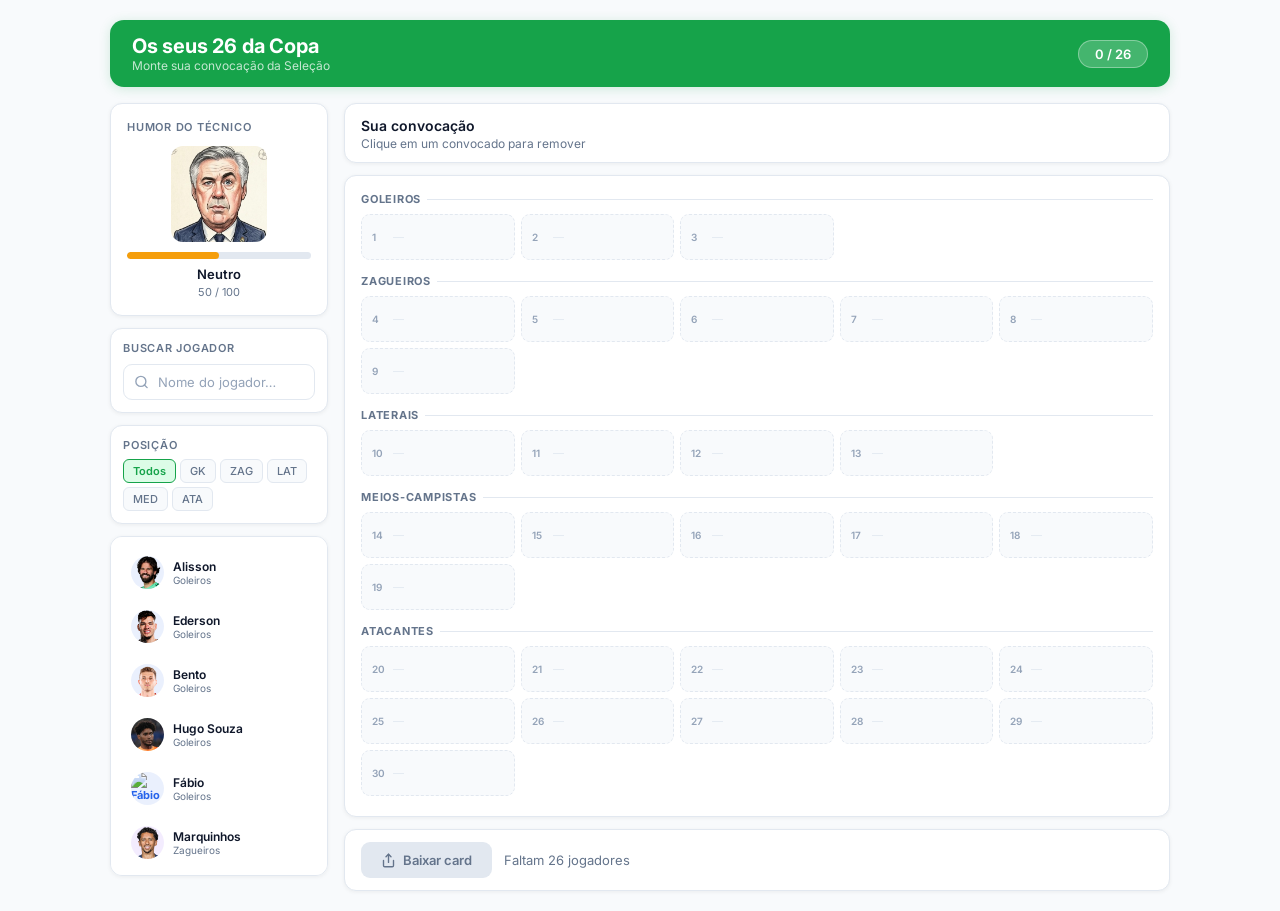
==== index.html @ 1f0e6e57 "Pagina simples" ====
<!DOCTYPE html>
<html lang="pt-BR">
<head>
<meta charset="UTF-8"/>
<meta name="viewport" content="width=device-width, initial-scale=1.0"/>
<title>Os seus 26 da Copa</title>
<link href="https://fonts.googleapis.com/css2?family=Inter:wght@400;500;600;700&display=swap" rel="stylesheet"/>
<script src="https://cdnjs.cloudflare.com/ajax/libs/html2canvas/1.4.1/html2canvas.min.js"></script>
<link rel="stylesheet" href="styles.css" />
</head>
<body>
<canvas id="confetti-canvas"></canvas>
<div class="app">

  <!-- HEADER -->
  <div class="header">
    <div class="header-left">
      <!-- <span class="flag">BR</span> -->
      <div>
        <h1>Os seus 26 da Copa</h1>
        <div class="header-sub">Monte sua convocação da Seleção</div>
      </div>
    </div>
    <div class="counter-badge" id="counterBadge">0 / 26</div>
  </div>

  <div class="main">

    <!-- PAINEL ESQUERDO -->
    <div class="left-panel">

      <!-- TÉCNICO / HUMOR -->
      <div class="card coach-card">
        <div class="mood-label">Humor do técnico</div>
        <div class="coach-svg-wrap" id="coachSvgWrap">
          <img id="coachSvg" src="img/normal.jpg" width="96" height="96" alt="Técnico" style="border-radius:12px;object-fit:cover"/>
        </div>
        <div class="mood-bar-wrap"><div class="mood-bar" id="moodBar" style="width:50%;background:#f59e0b"></div></div>
        <div class="mood-text" id="moodText">😐 Neutro</div>
        <div class="score-detail" id="scoreDetail">50 / 100</div>
      </div>

      <!-- PESQUISA -->
      <div class="card" style="padding:12px">
        <div class="filter-label" style="margin-bottom:9px">Buscar jogador</div>
        <div class="search-wrap">
          <div class="search-icon">
            <svg width="15" height="15" viewBox="0 0 24 24" fill="none" stroke="currentColor" stroke-width="2.2" stroke-linecap="round" stroke-linejoin="round"><circle cx="11" cy="11" r="8"/><line x1="21" y1="21" x2="16.65" y2="16.65"/></svg>
          </div>
          <input class="search-input" id="searchInput" type="text" placeholder="Nome do jogador…" oninput="handleSearch(this.value)" autocomplete="off"/>
          <button class="search-clear" id="searchClear" onclick="clearSearch()">×</button>
        </div>
      </div>

      <!-- FILTROS DE POSIÇÃO -->
      <div class="card" style="padding:12px">
        <div class="filter-label">Posição</div>
        <div class="tabs" id="tabsContainer"></div>
      </div>

      <!-- LISTA DE JOGADORES -->
      <div class="card list-card" id="playerListWrap"></div>
    </div>

    <!-- PAINEL DIREITO -->
    <div class="right-panel">
      <div class="card squad-header">
        <div class="squad-header-left">
          <span>Sua convocação</span>
          <p>Clique em um convocado para remover</p>
        </div>
      </div>

      <div class="card squad-body" id="squadGroups"></div>

      <div class="card share-bar">
        <button class="share-btn" id="shareBtn" disabled onclick="handleShare()">
          <svg width="15" height="15" viewBox="0 0 24 24" fill="none" stroke="currentColor" stroke-width="2.2" stroke-linecap="round" stroke-linejoin="round"><path d="M4 12v8a2 2 0 0 0 2 2h12a2 2 0 0 0 2-2v-8"/><polyline points="16 6 12 2 8 6"/><line x1="12" y1="2" x2="12" y2="15"/></svg>
          Baixar card
        </button>
        <div class="result-text" id="resultText">Escolha 26 jogadores para sua convocação</div>
      </div>
    </div>
  </div>
</div>

<!-- CARD PARA IMAGEM -->
<div id="shareCard">
  <div class="sc-header">
    <div class="sc-flag">🇧🇷</div>
    <div><div class="sc-title">Os 26 da Copa</div><div class="sc-sub">Minha convocação da Seleção Brasileira</div></div>
    <div class="sc-mood" id="scMood"></div>
  </div>
  <div class="sc-groups" id="scGroups"></div>
  <div class="sc-footer">Feito em Os 26 da Copa · Qual seria a sua?</div>
</div>

<div class="toast" id="toast"></div>

<script src="script.js"></script>
</body>
</html>
---- styles.css ----
:root{
  --bg:#f8fafc;
  --card:#ffffff;
  --border:#e2e8f0;
  --primary:#16a34a;
  --primary-light:#dcfce7;
  --secondary:#2563eb;
  --secondary-light:#dbeafe;
  --accent:#facc15;
  --accent-dark:#a16207;
  --danger:#ef4444;
  --danger-light:#fee2e2;
  --text:#0f172a;
  --muted:#64748b;
  --muted-light:#94a3b8;
}
*{box-sizing:border-box;margin:0;padding:0}
body{font-family:'Inter',sans-serif;background:var(--bg);color:var(--text);min-height:100vh}
.app{max-width:1100px;margin:0 auto;padding:20px}

/* HEADER */
.header{background:var(--primary);padding:14px 22px;display:flex;align-items:center;gap:14px;border-radius:14px;margin-bottom:16px;box-shadow:0 2px 12px rgba(22,163,74,0.18)}
.header-left{display:flex;align-items:center;gap:10px;flex:1}
.flag{font-size:26px;line-height:1}
.header h1{font-size:20px;font-weight:700;color:#fff;letter-spacing:-0.01em}
.header-sub{font-size:12px;color:rgba(255,255,255,0.75);font-weight:400}
.counter-badge{background:rgba(255,255,255,0.2);color:#fff;font-size:13px;padding:5px 16px;border-radius:20px;font-weight:600;border:1.5px solid rgba(255,255,255,0.35);transition:all 0.3s;white-space:nowrap}
.counter-badge.complete{background:var(--accent);color:var(--accent-dark);border-color:var(--accent)}

/* LAYOUT */
.main{display:flex;gap:16px;align-items:flex-start}
.left-panel{width:218px;flex-shrink:0;display:flex;flex-direction:column;gap:12px}
.right-panel{flex:1;min-width:0;display:flex;flex-direction:column;gap:12px}

/* CARD BASE */
.card{background:var(--card);border:1px solid var(--border);border-radius:12px;padding:16px;box-shadow:0 1px 4px rgba(0,0,0,0.06)}

/* COACH */
.coach-card{padding:16px}
.mood-label{font-size:11px;color:var(--muted);text-transform:uppercase;letter-spacing:0.07em;font-weight:600;margin-bottom:8px}
.coach-svg-wrap{display:flex;justify-content:center;padding:4px 0 10px}
.mood-bar-wrap{background:var(--border);border-radius:20px;height:7px;overflow:hidden;margin-bottom:7px}
.mood-bar{height:100%;border-radius:20px;transition:width 0.6s ease,background 0.6s ease}
.mood-text{font-size:13px;color:var(--text);text-align:center;font-weight:600}
.score-detail{font-size:11px;color:var(--muted);text-align:center;margin-top:3px}

/* SEARCH */
.search-wrap{position:relative}
.search-icon{position:absolute;left:11px;top:50%;transform:translateY(-50%);color:var(--muted-light);pointer-events:none;display:flex}
.search-input{width:100%;padding:9px 12px 9px 34px;border:1.5px solid var(--border);border-radius:9px;font-size:13px;font-family:'Inter',sans-serif;color:var(--text);background:var(--card);outline:none;transition:border-color 0.2s}
.search-input::placeholder{color:var(--muted-light)}
.search-input:focus{border-color:var(--primary);box-shadow:0 0 0 3px rgba(22,163,74,0.12)}
.search-clear{position:absolute;right:10px;top:50%;transform:translateY(-50%);background:none;border:none;color:var(--muted-light);cursor:pointer;font-size:16px;line-height:1;padding:2px;display:none}
.search-clear.visible{display:block}
.search-clear:hover{color:var(--danger)}

/* FILTER TABS */
.filter-label{font-size:11px;color:var(--muted);text-transform:uppercase;letter-spacing:0.07em;font-weight:600;margin-bottom:7px}
.tabs{display:flex;flex-wrap:wrap;gap:4px}
.tab{background:var(--bg);border:1.5px solid var(--border);color:var(--muted);font-size:11px;font-weight:500;padding:4px 9px;border-radius:6px;cursor:pointer;transition:all 0.15s;font-family:'Inter',sans-serif}
.tab:hover{border-color:var(--primary);color:var(--primary)}
.tab.active{background:var(--primary-light);border-color:var(--primary);color:var(--primary);font-weight:600}

/* PLAYER LIST */
.list-card{padding:10px;max-height:340px;overflow-y:auto}
.list-card::-webkit-scrollbar{width:4px}
.list-card::-webkit-scrollbar-thumb{background:var(--border);border-radius:4px}
.list-card::-webkit-scrollbar-thumb:hover{background:var(--muted-light)}
.p-card{display:flex;align-items:center;gap:9px;padding:8px 9px;border-radius:9px;cursor:pointer;transition:all 0.15s;border:1.5px solid transparent;margin-bottom:3px}
.p-card:hover{background:#f1f5f9;border-color:var(--border)}
.p-card:active{transform:scale(0.98)}
.p-card.in-squad{opacity:0.3;pointer-events:none}
.p-avatar{width:33px;height:33px;border-radius:50%;display:flex;align-items:center;justify-content:center;font-size:11px;font-weight:700;flex-shrink:0;overflow:hidden}
.slot-avatar{width:27px;height:27px;border-radius:50%;display:flex;align-items:center;justify-content:center;font-size:9px;font-weight:700;flex-shrink:0;overflow:hidden}
.p-avatar img, .slot-avatar img{width:100%;height:100%;object-fit:cover;display:block}
.p-info{flex:1;min-width:0}
.p-name{font-size:12px;font-weight:600;color:var(--text);white-space:nowrap;overflow:hidden;text-overflow:ellipsis}
.p-pos{font-size:10px;color:var(--muted)}
.no-results{text-align:center;padding:20px 10px;color:var(--muted);font-size:13px}

/* SQUAD HEADER */
.squad-header{padding:11px 16px;display:flex;align-items:center;justify-content:space-between;flex-wrap:wrap;gap:8px}
.squad-header-left span{font-size:14px;font-weight:600;color:var(--text)}
.squad-header-left p{font-size:12px;color:var(--muted);margin-top:1px}
.legend{display:flex;gap:12px;flex-wrap:wrap}
.leg-item{display:flex;align-items:center;gap:5px;font-size:11px;color:var(--muted);font-weight:500}

/* SQUAD BODY */
.squad-body{padding:16px}
.group-title{font-size:11px;color:var(--muted);text-transform:uppercase;letter-spacing:0.07em;font-weight:700;margin-bottom:8px;margin-top:14px;display:flex;align-items:center;gap:6px}
.group-title:first-child{margin-top:0}
.group-title::after{content:'';flex:1;height:1px;background:var(--border)}
.squad-row{display:grid;grid-template-columns:repeat(auto-fill,minmax(128px,1fr));gap:6px;margin-bottom:4px}
.squad-slot{background:var(--bg);border:1.5px dashed var(--border);border-radius:9px;padding:8px 10px;display:flex;align-items:center;gap:7px;min-height:46px}
.squad-slot.filled{background:var(--card);border-style:solid;border-color:var(--border);cursor:pointer;transition:all 0.15s;box-shadow:0 1px 3px rgba(0,0,0,0.06)}
.squad-slot.filled:hover{border-color:var(--danger);background:var(--danger-light)}
.squad-slot.filled:hover .slot-name{color:var(--danger)}
.slot-num{font-size:10px;color:var(--muted-light);font-weight:600;width:14px;flex-shrink:0}
.slot-avatar{width:27px;height:27px;border-radius:50%;display:flex;align-items:center;justify-content:center;font-size:9px;font-weight:700;flex-shrink:0;overflow:hidden}
.slot-info{min-width:0}
.slot-name{font-size:11px;font-weight:600;color:var(--text);white-space:nowrap;overflow:hidden;text-overflow:ellipsis;transition:color 0.15s}
.slot-pos{font-size:9px;color:var(--muted)}
.empty-slot-text{font-size:11px;color:var(--border)}

/* SHARE BAR */
.share-bar{padding:12px 16px;display:flex;align-items:center;gap:12px;flex-wrap:wrap}
.share-btn{background:var(--primary);color:#fff;border:none;padding:10px 20px;border-radius:9px;font-size:13px;font-weight:600;cursor:pointer;transition:all 0.18s;font-family:'Inter',sans-serif;display:flex;align-items:center;gap:7px;box-shadow:0 2px 8px rgba(22,163,74,0.25)}
.share-btn:hover:not(:disabled){background:#15803d;transform:translateY(-1px);box-shadow:0 4px 12px rgba(22,163,74,0.35)}
.share-btn:active:not(:disabled){transform:translateY(0)}
.share-btn:disabled{background:var(--border);color:var(--muted);cursor:not-allowed;box-shadow:none}
.result-text{font-size:13px;color:var(--muted);flex:1}

/* CONFETTI */
#confetti-canvas{position:fixed;top:0;left:0;width:100%;height:100%;pointer-events:none;z-index:9998;display:none}

/* TOAST */
.toast{position:fixed;bottom:24px;left:50%;transform:translateX(-50%);background:var(--text);color:#fff;padding:10px 22px;border-radius:20px;font-size:13px;font-weight:500;opacity:0;transition:opacity 0.3s;pointer-events:none;z-index:9999;white-space:nowrap;box-shadow:0 4px 16px rgba(0,0,0,0.2)}
.toast.show{opacity:1}

/* SHARE CARD (oculto, para geração de imagem) */
#shareCard{position:fixed;top:0;left:-9999px;width:520px;background:linear-gradient(140deg,#052e16 0%,#14532d 60%,#166534 100%);padding:32px;font-family:'Inter',sans-serif;color:#fff;border-radius:16px}
#shareCard .sc-header{display:flex;align-items:center;gap:14px;margin-bottom:22px;padding-bottom:18px;border-bottom:1px solid rgba(255,255,255,0.15)}
#shareCard .sc-flag{font-size:18px;line-height:1;font-weight:700}
#shareCard .sc-title{font-size:22px;font-weight:700;color:#fff}
#shareCard .sc-sub{font-size:12px;color:rgba(255,255,255,0.6);margin-top:2px}
#shareCard .sc-mood{margin-left:auto;text-align:center;background:rgba(255,255,255,0.1);border-radius:12px;padding:10px 16px;border:1px solid rgba(255,255,255,0.15)}
#shareCard .sc-mood-pct{font-size:26px;font-weight:700}
#shareCard .sc-mood-label{font-size:11px;color:rgba(255,255,255,0.65);margin-top:2px}
#shareCard .sc-groups{display:flex;flex-direction:column;gap:12px}
#shareCard .sc-group-title{font-size:10px;color:rgba(255,255,255,0.5);text-transform:uppercase;letter-spacing:0.08em;font-weight:700;margin-bottom:6px}
#shareCard .sc-row{display:flex;flex-wrap:wrap;gap:5px}
#shareCard .sc-player{background:rgba(255,255,255,0.1);border-radius:6px;padding:5px 10px;font-size:12px;font-weight:500;color:#fff;display:flex;align-items:center;gap:5px;border:1px solid rgba(255,255,255,0.12)}
#shareCard .sc-footer{margin-top:20px;padding-top:14px;border-top:1px solid rgba(255,255,255,0.1);font-size:11px;color:rgba(255,255,255,0.4);text-align:center}

@keyframes coachBounce{0%,100%{transform:translateY(0)}30%{transform:translateY(-12px)}60%{transform:translateY(-5px)}}

@media(max-width:720px){
  .main{flex-direction:column}
  .left-panel{width:100%}
  .list-card{max-height:260px}
  .squad-row{grid-template-columns:repeat(auto-fill,minmax(110px,1fr))}
  .header{flex-wrap:wrap}
}
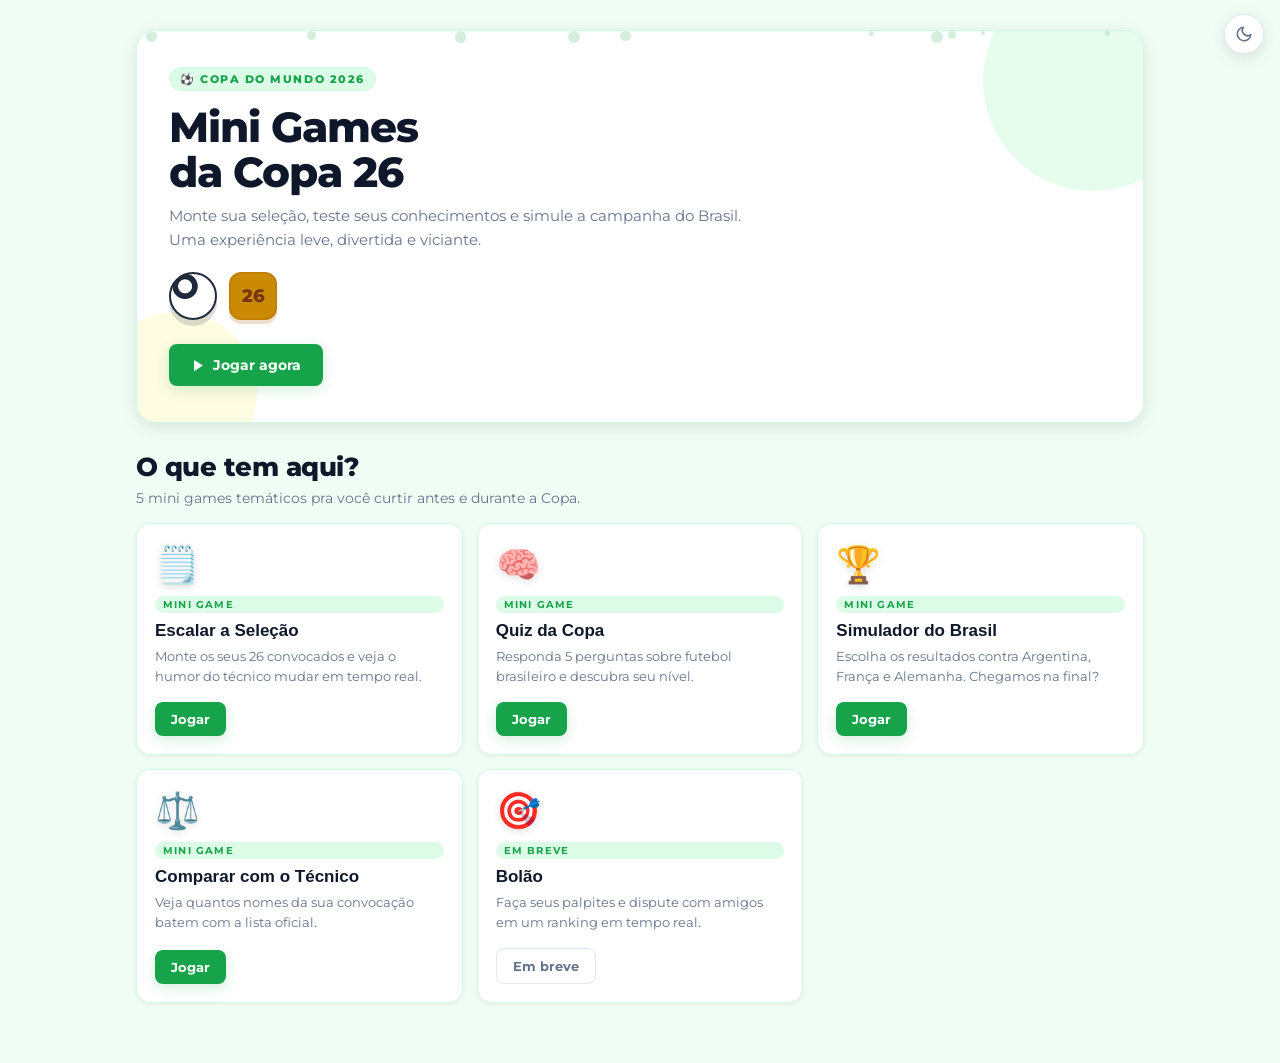
==== commit 43b88d82: "feat: implement squad builder with drag-and-drop mechanics and add multiple new game modules includi" ====
--- a/index.html
+++ b/index.html
@@ -1,102 +1,178 @@
 <!DOCTYPE html>
 <html lang="pt-BR">
 <head>
-<meta charset="UTF-8"/>
-<meta name="viewport" content="width=device-width, initial-scale=1.0"/>
-<title>Os seus 26 da Copa</title>
-<link href="https://fonts.googleapis.com/css2?family=Inter:wght@400;500;600;700&display=swap" rel="stylesheet"/>
-<script src="https://cdnjs.cloudflare.com/ajax/libs/html2canvas/1.4.1/html2canvas.min.js"></script>
-<link rel="stylesheet" href="styles.css" />
+  <meta charset="UTF-8"/>
+  <meta name="viewport" content="width=device-width, initial-scale=1.0"/>
+  <title>Mini Games da Copa 26</title>
+  <meta name="description" content="Monte sua convocação, faça o quiz e simule a campanha do Brasil na Copa 2026."/>
+  <link rel="preconnect" href="https://fonts.googleapis.com">
+  <link rel="preconnect" href="https://fonts.gstatic.com" crossorigin>
+  <link rel="stylesheet" href="home.css"/>
+  <script src="theme.js"></script>
 </head>
 <body>
-<canvas id="confetti-canvas"></canvas>
-<div class="app">
 
-  <!-- HEADER -->
-  <div class="header">
-    <div class="header-left">
-      <!-- <span class="flag">BR</span> -->
-      <div>
-        <h1>Os seus 26 da Copa</h1>
-        <div class="header-sub">Monte sua convocação da Seleção</div>
-      </div>
+  <!-- Theme Toggle -->
+  <button id="themeToggle" onclick="toggleTheme()" aria-label="Modo escuro"></button>
+
+  <!-- Easter Egg Modal -->
+  <div class="egg-overlay" id="eggOverlay" onclick="closeEgg(event)">
+    <div class="egg-modal" id="eggModal">
+      <div class="egg-confetti" id="eggConfetti"></div>
+      <span class="egg-emoji">🤫</span>
+      <h2>Você descobriu o segredo!</h2>
+      <p>Neymar foi convocado em um universo paralelo.<br>Na Copa 2026 ele ainda pode surpreender... ou não. 😬</p>
+      <button class="btn btn-primary" style="width:100%;justify-content:center" onclick="closeEgg()">
+        🤐 Guardar segredo
+      </button>
     </div>
-    <div class="counter-badge" id="counterBadge">0 / 26</div>
   </div>
 
-  <div class="main">
+  <main class="home">
+    <!-- Hero -->
+    <section class="hero welcome-hero" id="heroSection">
+      <!-- Floating particles -->
+      <div class="particles" id="particles"></div>
 
-    <!-- PAINEL ESQUERDO -->
-    <div class="left-panel">
+      <div class="kicker">⚽ Copa do Mundo 2026</div>
+      <h1>Mini Games<br>da Copa 26</h1>
+      <p>Monte sua seleção, teste seus conhecimentos e simule a campanha do Brasil. Uma experiência leve, divertida e viciante.</p>
 
-      <!-- TÉCNICO / HUMOR -->
-      <div class="card coach-card">
-        <div class="mood-label">Humor do técnico</div>
-        <div class="coach-svg-wrap" id="coachSvgWrap">
-          <img id="coachSvg" src="img/normal.jpg" width="96" height="96" alt="Técnico" style="border-radius:12px;object-fit:cover"/>
-        </div>
-        <div class="mood-bar-wrap"><div class="mood-bar" id="moodBar" style="width:50%;background:#f59e0b"></div></div>
-        <div class="mood-text" id="moodText">😐 Neutro</div>
-        <div class="score-detail" id="scoreDetail">50 / 100</div>
+      <div class="cartoon-row" aria-hidden="true">
+        <div class="cartoon-ball" id="eggBall" title="..."></div>
+        <div class="cartoon-card">26</div>
       </div>
 
-      <!-- PESQUISA -->
-      <div class="card" style="padding:12px">
-        <div class="filter-label" style="margin-bottom:9px">Buscar jogador</div>
-        <div class="search-wrap">
-          <div class="search-icon">
-            <svg width="15" height="15" viewBox="0 0 24 24" fill="none" stroke="currentColor" stroke-width="2.2" stroke-linecap="round" stroke-linejoin="round"><circle cx="11" cy="11" r="8"/><line x1="21" y1="21" x2="16.65" y2="16.65"/></svg>
-          </div>
-          <input class="search-input" id="searchInput" type="text" placeholder="Nome do jogador…" oninput="handleSearch(this.value)" autocomplete="off"/>
-          <button class="search-clear" id="searchClear" onclick="clearSearch()">×</button>
-        </div>
+      <div class="hero-actions">
+        <button class="btn btn-primary" id="btnJogarAgora" onclick="startNow()">
+          <svg width="15" height="15" viewBox="0 0 24 24" fill="currentColor"><polygon points="5 3 19 12 5 21 5 3"/></svg>
+          Jogar agora
+        </button>
       </div>
+    </section>
 
-      <!-- FILTROS DE POSIÇÃO -->
-      <div class="card" style="padding:12px">
-        <div class="filter-label">Posição</div>
-        <div class="tabs" id="tabsContainer"></div>
+    <!-- Games preview -->
+    <section class="games" id="gamesPreview">
+      <h2>O que tem aqui?</h2>
+      <p class="games-sub">5 mini games temáticos pra você curtir antes e durante a Copa.</p>
+      <div class="game-grid">
+
+        <article class="game-card" onclick="openGame('escalacao')" tabindex="0" id="card-escalacao">
+          <span class="game-icon">🗒️</span>
+          <div class="game-badge">Mini game</div>
+          <h3>Escalar a Seleção</h3>
+          <p>Monte os seus 26 convocados e veja o humor do técnico mudar em tempo real.</p>
+          <button class="btn btn-primary" tabindex="-1">Jogar</button>
+        </article>
+
+        <article class="game-card" onclick="openGame('quiz')" tabindex="0" id="card-quiz">
+          <span class="game-icon">🧠</span>
+          <div class="game-badge">Mini game</div>
+          <h3>Quiz da Copa</h3>
+          <p>Responda 5 perguntas sobre futebol brasileiro e descubra seu nível.</p>
+          <button class="btn btn-primary" tabindex="-1">Jogar</button>
+        </article>
+
+        <article class="game-card" onclick="openGame('simulador')" tabindex="0" id="card-simulador">
+          <span class="game-icon">🏆</span>
+          <div class="game-badge">Mini game</div>
+          <h3>Simulador do Brasil</h3>
+          <p>Escolha os resultados contra Argentina, França e Alemanha. Chegamos na final?</p>
+          <button class="btn btn-primary" tabindex="-1">Jogar</button>
+        </article>
+
+        <article class="game-card" onclick="openGame('comparacao')" tabindex="0" id="card-comparacao">
+          <span class="game-icon">⚖️</span>
+          <div class="game-badge">Mini game</div>
+          <h3>Comparar com o Técnico</h3>
+          <p>Veja quantos nomes da sua convocação batem com a lista oficial.</p>
+          <button class="btn btn-primary" tabindex="-1">Jogar</button>
+        </article>
+
+        <article class="game-card" onclick="openGame('bolao')" tabindex="0" id="card-bolao">
+          <span class="game-icon">🎯</span>
+          <div class="game-badge">Em breve</div>
+          <h3>Bolão</h3>
+          <p>Faça seus palpites e dispute com amigos em um ranking em tempo real.</p>
+          <button class="btn btn-ghost" tabindex="-1">Em breve</button>
+        </article>
+
       </div>
+    </section>
+  </main>
 
-      <!-- LISTA DE JOGADORES -->
-      <div class="card list-card" id="playerListWrap"></div>
-    </div>
+  <script src="home.js"></script>
+  <script>
+    // ── Easter Egg ──────────────────────────────────────────────────────────
+    let eggClicks = 0;
+    const eggBall = document.getElementById('eggBall');
+    const eggOverlay = document.getElementById('eggOverlay');
 
-    <!-- PAINEL DIREITO -->
-    <div class="right-panel">
-      <div class="card squad-header">
-        <div class="squad-header-left">
-          <span>Sua convocação</span>
-          <p>Clique em um convocado para remover</p>
-        </div>
-      </div>
+    eggBall.addEventListener('click', function() {
+      eggClicks++;
+      // Tiny shake feedback
+      eggBall.style.transform = 'scale(0.88) rotate(-8deg)';
+      setTimeout(() => { eggBall.style.transform = ''; }, 130);
 
-      <div class="card squad-body" id="squadGroups"></div>
+      if (eggClicks >= 5) {
+        eggClicks = 0;
+        openEgg();
+      }
+    });
 
-      <div class="card share-bar">
-        <button class="share-btn" id="shareBtn" disabled onclick="handleShare()">
-          <svg width="15" height="15" viewBox="0 0 24 24" fill="none" stroke="currentColor" stroke-width="2.2" stroke-linecap="round" stroke-linejoin="round"><path d="M4 12v8a2 2 0 0 0 2 2h12a2 2 0 0 0 2-2v-8"/><polyline points="16 6 12 2 8 6"/><line x1="12" y1="2" x2="12" y2="15"/></svg>
-          Baixar card
-        </button>
-        <div class="result-text" id="resultText">Escolha 26 jogadores para sua convocação</div>
-      </div>
-    </div>
-  </div>
-</div>
+    function openEgg() {
+      eggOverlay.classList.add('visible');
+      spawnEggConfetti();
+    }
 
-<!-- CARD PARA IMAGEM -->
-<div id="shareCard">
-  <div class="sc-header">
-    <div class="sc-flag">🇧🇷</div>
-    <div><div class="sc-title">Os 26 da Copa</div><div class="sc-sub">Minha convocação da Seleção Brasileira</div></div>
-    <div class="sc-mood" id="scMood"></div>
-  </div>
-  <div class="sc-groups" id="scGroups"></div>
-  <div class="sc-footer">Feito em Os 26 da Copa · Qual seria a sua?</div>
-</div>
+    function closeEgg(e) {
+      if (e && e.target !== eggOverlay) return;
+      eggOverlay.classList.remove('visible');
+    }
 
-<div class="toast" id="toast"></div>
+    function spawnEggConfetti() {
+      const container = document.getElementById('eggConfetti');
+      container.innerHTML = '';
+      const colors = ['#22c55e','#facc15','#f97316','#ec4899','#60a5fa','#a78bfa'];
+      for (let i = 0; i < 24; i++) {
+        const dot = document.createElement('div');
+        dot.className = 'egg-dot';
+        dot.style.cssText = `
+          left:${Math.random()*100}%;
+          top:${Math.random()*40}%;
+          background:${colors[Math.floor(Math.random()*colors.length)]};
+          animation-delay:${(Math.random()*0.4).toFixed(2)}s;
+          animation-duration:${(0.8+Math.random()*0.6).toFixed(2)}s;
+          width:${6+Math.random()*6}px;height:${6+Math.random()*6}px;
+        `;
+        container.appendChild(dot);
+      }
+    }
 
-<script src="script.js"></script>
+    // ── Floating Particles ──────────────────────────────────────────────────
+    (function spawnParticles() {
+      const container = document.getElementById('particles');
+      if (!container) return;
+      for (let i = 0; i < 10; i++) {
+        const p = document.createElement('div');
+        p.className = 'particle';
+        const size = 4 + Math.random() * 8;
+        p.style.cssText = `
+          left:${Math.random()*100}%;
+          width:${size}px; height:${size}px;
+          animation-duration:${6+Math.random()*8}s;
+          animation-delay:${(Math.random()*8).toFixed(1)}s;
+        `;
+        container.appendChild(p);
+      }
+    })();
+
+    // ── Card keyboard nav ───────────────────────────────────────────────────
+    document.querySelectorAll('.game-card[tabindex="0"]').forEach(card => {
+      card.addEventListener('keydown', e => {
+        if (e.key === 'Enter' || e.key === ' ') { e.preventDefault(); card.click(); }
+      });
+    });
+  </script>
 </body>
 </html>
--- a/home.css
+++ b/home.css
@@ -0,0 +1,526 @@
+/* ─── Google Fonts ───────────────────────────────────────────────────────── */
+@import url('https://fonts.googleapis.com/css2?family=Montserrat:ital,wght@0,100..900;1,100..900&display=swap');
+
+/* ─── Design Tokens ─────────────────────────────────────────────────────── */
+:root {
+  /* Light mode (default) */
+  --bg:            #f0fdf4;
+  --bg-secondary:  #dcfce7;
+  --card:          #ffffff;
+  --card-hover:    #f8fffa;
+  --border:        #d1fae5;
+  --border-muted:  #e2e8f0;
+  --primary:       #16a34a;
+  --primary-light: #dcfce7;
+  --primary-hover: #15803d;
+  --secondary:     #2563eb;
+  --secondary-lt:  #dbeafe;
+  --accent:        #ca8a04;
+  --accent-light:  #fef9c3;
+  --danger:        #ef4444;
+  --danger-light:  #fee2e2;
+  --text:          #0f172a;
+  --text-muted:    #64748b;
+  --text-faint:    #94a3b8;
+  --shadow-sm:     0 1px 4px rgba(0,0,0,.06);
+  --shadow-md:     0 4px 16px rgba(0,0,0,.10);
+  --shadow-lg:     0 12px 40px rgba(0,0,0,.14);
+  --glow-primary:  rgba(22,163,74,.18);
+  --radius-sm:     8px;
+  --radius-md:     14px;
+  --radius-lg:     20px;
+  --transition:    0.22s ease;
+}
+
+[data-theme="dark"] {
+  --bg:            #0d1117;
+  --bg-secondary:  #161b22;
+  --card:          #161b22;
+  --card-hover:    #1c2330;
+  --border:        rgba(255,255,255,.08);
+  --border-muted:  rgba(255,255,255,.05);
+  --primary:       #22c55e;
+  --primary-light: rgba(34,197,94,.15);
+  --primary-hover: #16a34a;
+  --secondary:     #60a5fa;
+  --secondary-lt:  rgba(96,165,250,.15);
+  --accent:        #facc15;
+  --accent-light:  rgba(250,204,21,.15);
+  --danger:        #f87171;
+  --danger-light:  rgba(248,113,113,.15);
+  --text:          #f1f5f9;
+  --text-muted:    #94a3b8;
+  --text-faint:    #64748b;
+  --shadow-sm:     0 1px 4px rgba(0,0,0,.3);
+  --shadow-md:     0 4px 16px rgba(0,0,0,.45);
+  --shadow-lg:     0 12px 40px rgba(0,0,0,.6);
+  --glow-primary:  rgba(34,197,94,.25);
+}
+
+/* ─── Reset & Base ───────────────────────────────────────────────────────── */
+*, *::before, *::after { box-sizing: border-box; margin: 0; padding: 0; }
+
+html {
+  scroll-behavior: smooth;
+}
+
+body {
+  font-family: 'Montserrat', sans-serif;
+  background: var(--bg);
+  color: var(--text);
+  min-height: 100vh;
+  transition: background var(--transition), color var(--transition);
+  -webkit-font-smoothing: antialiased;
+}
+
+/* ─── Theme Toggle Button ────────────────────────────────────────────────── */
+#themeToggle {
+  position: fixed;
+  top: 14px;
+  right: 16px;
+  z-index: 1000;
+  width: 40px;
+  height: 40px;
+  border-radius: 50%;
+  border: 1.5px solid var(--border-muted);
+  background: var(--card);
+  color: var(--text-muted);
+  display: flex;
+  align-items: center;
+  justify-content: center;
+  cursor: pointer;
+  box-shadow: var(--shadow-md);
+  transition: all var(--transition);
+  outline: none;
+}
+#themeToggle:hover {
+  border-color: var(--primary);
+  color: var(--primary);
+  transform: scale(1.08) rotate(12deg);
+  box-shadow: 0 0 0 4px var(--glow-primary);
+}
+
+/* ─── Layout ─────────────────────────────────────────────────────────────── */
+.home {
+  max-width: 1040px;
+  margin: 0 auto;
+  padding: 30px 16px 60px;
+}
+
+/* ─── Hero ───────────────────────────────────────────────────────────────── */
+.hero {
+  position: relative;
+  background: var(--card);
+  border: 1px solid var(--border);
+  border-radius: var(--radius-lg);
+  padding: 36px 32px;
+  box-shadow: var(--shadow-md);
+  overflow: hidden;
+  transition: background var(--transition), border-color var(--transition), box-shadow var(--transition);
+  animation: fadeSlideIn .5s ease both;
+}
+
+/* Decorative blob top-right */
+.hero::before {
+  content: '';
+  position: absolute;
+  right: -60px; top: -60px;
+  width: 220px; height: 220px;
+  border-radius: 50%;
+  background: var(--primary-light);
+  opacity: .7;
+  transition: background var(--transition);
+}
+
+/* Decorative blob bottom-left */
+.hero::after {
+  content: '';
+  position: absolute;
+  left: -40px; bottom: -50px;
+  width: 160px; height: 160px;
+  border-radius: 50%;
+  background: var(--accent-light);
+  opacity: .5;
+  transition: background var(--transition);
+}
+
+.welcome-hero { /* extra decoration only on home */ }
+
+.kicker {
+  position: relative;
+  z-index: 1;
+  display: inline-flex;
+  align-items: center;
+  gap: 6px;
+  font-size: 11px;
+  font-weight: 800;
+  color: var(--primary);
+  text-transform: uppercase;
+  letter-spacing: .14em;
+  background: var(--primary-light);
+  padding: 4px 10px;
+  border-radius: 999px;
+  border: 1px solid var(--border);
+  transition: all var(--transition);
+}
+
+.hero h1 {
+  position: relative;
+  z-index: 1;
+  font-family: 'Montserrat', sans-serif;
+  font-size: 42px;
+  font-weight: 800;
+  line-height: 1.06;
+  margin-top: 14px;
+  letter-spacing: -.025em;
+  color: var(--text);
+  transition: color var(--transition);
+}
+
+.hero p {
+  position: relative;
+  z-index: 1;
+  font-size: 15px;
+  color: var(--text-muted);
+  margin-top: 10px;
+  line-height: 1.6;
+  max-width: 600px;
+  transition: color var(--transition);
+}
+
+/* ─── Animated ball + card (hero decoration) ─────────────────────────────── */
+.cartoon-row {
+  position: relative;
+  z-index: 1;
+  display: flex;
+  align-items: center;
+  gap: 12px;
+  margin-top: 20px;
+}
+
+.cartoon-ball {
+  width: 48px; height: 48px;
+  border-radius: 50%;
+  background: radial-gradient(circle at 32% 28%, #fff 0, #fff 15%, #1e293b 17%, #1e293b 28%, #fff 30%);
+  border: 2.5px solid #1e293b;
+  box-shadow: 0 6px 0 rgba(15,23,42,.15);
+  cursor: pointer;
+  transition: transform .15s ease, box-shadow .15s ease;
+  animation: ballFloat 3s ease-in-out infinite;
+  user-select: none;
+}
+.cartoon-ball:hover {
+  transform: scale(1.1) translateY(-3px);
+  box-shadow: 0 9px 0 rgba(15,23,42,.12);
+}
+.cartoon-ball:active { transform: scale(.94) translateY(2px); }
+
+.cartoon-card {
+  width: 48px; height: 48px;
+  border-radius: 12px;
+  background: var(--accent);
+  color: #78350f;
+  font-weight: 800;
+  font-size: 18px;
+  display: flex; align-items: center; justify-content: center;
+  border: 2px solid rgba(161,98,7,.25);
+  box-shadow: 0 4px 0 rgba(161,98,7,.2);
+  animation: ballFloat 3s ease-in-out infinite .4s;
+  transition: background var(--transition);
+}
+
+@keyframes ballFloat {
+  0%, 100% { transform: translateY(0); }
+  50%       { transform: translateY(-8px); }
+}
+
+/* ─── Hero Actions ───────────────────────────────────────────────────────── */
+.hero-actions {
+  position: relative;
+  z-index: 1;
+  display: flex;
+  gap: 10px;
+  flex-wrap: wrap;
+  margin-top: 24px;
+}
+
+/* ─── Buttons ────────────────────────────────────────────────────────────── */
+.btn {
+  border: none;
+  border-radius: var(--radius-sm);
+  padding: 12px 22px;
+  font-size: 14px;
+  font-weight: 700;
+  font-family: 'Montserrat', sans-serif;
+  cursor: pointer;
+  transition: all .18s ease;
+  display: inline-flex;
+  align-items: center;
+  gap: 7px;
+  text-decoration: none;
+  white-space: nowrap;
+}
+
+.btn-primary {
+  background: var(--primary);
+  color: #fff;
+  box-shadow: 0 4px 14px var(--glow-primary);
+}
+.btn-primary:hover {
+  background: var(--primary-hover);
+  transform: translateY(-2px);
+  box-shadow: 0 6px 20px var(--glow-primary);
+}
+.btn-primary:active { transform: translateY(0); }
+
+.btn-ghost {
+  background: transparent;
+  color: var(--text-muted);
+  border: 1.5px solid var(--border-muted);
+}
+.btn-ghost:hover {
+  border-color: var(--primary);
+  color: var(--primary);
+  transform: translateY(-1px);
+}
+
+/* ─── Games Section ──────────────────────────────────────────────────────── */
+.games {
+  margin-top: 28px;
+  animation: fadeSlideIn .5s ease .1s both;
+}
+
+.games h2 {
+  font-family: 'Montserrat', sans-serif;
+  font-size: 26px;
+  font-weight: 800;
+  color: var(--text);
+  letter-spacing: -.02em;
+  transition: color var(--transition);
+}
+
+.games-sub {
+  font-size: 14px;
+  color: var(--text-muted);
+  margin-top: 6px;
+  transition: color var(--transition);
+}
+
+.game-grid {
+  display: grid;
+  grid-template-columns: repeat(3, minmax(0, 1fr));
+  gap: 14px;
+  margin-top: 16px;
+}
+
+/* Game card */
+.game-card {
+  background: var(--card);
+  border: 1px solid var(--border);
+  border-radius: var(--radius-md);
+  padding: 22px 18px 18px;
+  display: flex;
+  flex-direction: column;
+  gap: 0;
+  box-shadow: var(--shadow-sm);
+  cursor: pointer;
+  transition: all .22s ease;
+  position: relative;
+  overflow: hidden;
+}
+.game-card::before {
+  content: '';
+  position: absolute;
+  inset: 0;
+  opacity: 0;
+  border-radius: inherit;
+  transition: opacity .22s ease;
+  background: linear-gradient(135deg, var(--primary-light), transparent 70%);
+}
+.game-card:hover {
+  transform: translateY(-4px);
+  box-shadow: var(--shadow-lg);
+  border-color: var(--primary);
+}
+.game-card:hover::before { opacity: 1; }
+.game-card:active { transform: translateY(-1px); }
+
+/* Stagger animation */
+.game-card:nth-child(1) { animation: fadeSlideIn .4s ease .05s both; }
+.game-card:nth-child(2) { animation: fadeSlideIn .4s ease .12s both; }
+.game-card:nth-child(3) { animation: fadeSlideIn .4s ease .19s both; }
+.game-card:nth-child(4) { animation: fadeSlideIn .4s ease .26s both; }
+.game-card:nth-child(5) { animation: fadeSlideIn .4s ease .33s both; }
+
+.game-icon {
+  font-size: 36px;
+  line-height: 1;
+  margin-bottom: 14px;
+  display: block;
+  filter: drop-shadow(0 2px 4px rgba(0,0,0,.12));
+  transition: transform .2s ease;
+}
+.game-card:hover .game-icon { transform: scale(1.12) rotate(-4deg); }
+
+.game-badge {
+  font-size: 10px;
+  color: var(--primary);
+  text-transform: uppercase;
+  letter-spacing: .12em;
+  font-weight: 700;
+  background: var(--primary-light);
+  display: inline-block;
+  padding: 2px 8px;
+  border-radius: 999px;
+  margin-bottom: 8px;
+  transition: all var(--transition);
+}
+
+.game-card h3 {
+  font-family: 'Syne', sans-serif;
+  font-size: 17px;
+  font-weight: 700;
+  color: var(--text);
+  margin-bottom: 6px;
+  transition: color var(--transition);
+}
+
+.game-card p {
+  font-size: 13px;
+  color: var(--text-muted);
+  line-height: 1.5;
+  flex: 1;
+  margin-bottom: 16px;
+  transition: color var(--transition);
+}
+
+.game-card .btn {
+  align-self: flex-start;
+  font-size: 13px;
+  padding: 9px 16px;
+}
+
+/* ─── Toast ──────────────────────────────────────────────────────────────── */
+.toast {
+  position: fixed;
+  bottom: 28px;
+  left: 50%;
+  transform: translateX(-50%) translateY(12px);
+  background: var(--text);
+  color: var(--bg);
+  padding: 10px 24px;
+  border-radius: 999px;
+  font-size: 13px;
+  font-weight: 600;
+  opacity: 0;
+  pointer-events: none;
+  z-index: 9999;
+  white-space: nowrap;
+  box-shadow: var(--shadow-lg);
+  transition: opacity .3s, transform .3s;
+}
+.toast.show {
+  opacity: 1;
+  transform: translateX(-50%) translateY(0);
+}
+
+/* ─── Easter Egg Modal ───────────────────────────────────────────────────── */
+.egg-overlay {
+  position: fixed; inset: 0;
+  background: rgba(0,0,0,.6);
+  backdrop-filter: blur(6px);
+  display: flex; align-items: center; justify-content: center;
+  z-index: 9998;
+  opacity: 0;
+  pointer-events: none;
+  transition: opacity .35s ease;
+  padding: 16px;
+}
+.egg-overlay.visible {
+  opacity: 1;
+  pointer-events: all;
+}
+.egg-modal {
+  background: var(--card);
+  border: 1px solid var(--border);
+  border-radius: var(--radius-lg);
+  padding: 40px 32px;
+  max-width: 400px;
+  width: 100%;
+  text-align: center;
+  box-shadow: var(--shadow-lg);
+  transform: scale(.88) translateY(24px);
+  transition: transform .35s cubic-bezier(.175,.885,.32,1.275);
+  position: relative;
+  overflow: hidden;
+}
+.egg-overlay.visible .egg-modal {
+  transform: scale(1) translateY(0);
+}
+.egg-emoji { font-size: 56px; line-height: 1; display: block; margin-bottom: 16px; animation: eggBounce .7s ease; }
+.egg-modal h2 {
+  font-family: 'Syne', sans-serif;
+  font-size: 22px; font-weight: 800;
+  color: var(--text);
+  margin-bottom: 10px;
+}
+.egg-modal p { font-size: 14px; color: var(--text-muted); line-height: 1.6; margin-bottom: 24px; }
+.egg-confetti {
+  position: absolute; inset: 0; pointer-events: none;
+  overflow: hidden; border-radius: inherit;
+}
+.egg-dot {
+  position: absolute;
+  width: 8px; height: 8px;
+  border-radius: 50%;
+  animation: eggDotFall 1.2s ease forwards;
+}
+@keyframes eggDotFall {
+  from { transform: translateY(-20px) rotate(0deg); opacity: 1; }
+  to   { transform: translateY(120%) rotate(360deg); opacity: 0; }
+}
+@keyframes eggBounce {
+  0%   { transform: scale(0) rotate(-20deg); }
+  60%  { transform: scale(1.2) rotate(5deg); }
+  100% { transform: scale(1) rotate(0); }
+}
+
+/* ─── Floating particles (hero bg) ──────────────────────────────────────── */
+.particles {
+  position: absolute; inset: 0;
+  pointer-events: none; overflow: hidden;
+  border-radius: inherit;
+  z-index: 0;
+}
+.particle {
+  position: absolute;
+  width: 6px; height: 6px;
+  border-radius: 50%;
+  background: var(--primary);
+  opacity: .18;
+  animation: particleFloat linear infinite;
+}
+@keyframes particleFloat {
+  0%   { transform: translateY(110%) scale(.8); opacity: 0; }
+  10%  { opacity: .18; }
+  90%  { opacity: .18; }
+  100% { transform: translateY(-20%) scale(1.1); opacity: 0; }
+}
+
+/* ─── Animations ─────────────────────────────────────────────────────────── */
+@keyframes fadeSlideIn {
+  from { opacity: 0; transform: translateY(18px); }
+  to   { opacity: 1; transform: translateY(0); }
+}
+
+/* ─── Responsive ─────────────────────────────────────────────────────────── */
+@media (max-width: 900px) {
+  .game-grid { grid-template-columns: repeat(2, minmax(0, 1fr)); }
+  .hero h1 { font-size: 34px; }
+}
+@media (max-width: 620px) {
+  .game-grid { grid-template-columns: 1fr; }
+  .hero { padding: 24px 20px; }
+  .hero h1 { font-size: 28px; }
+  .home { padding: 20px 12px 50px; }
+}
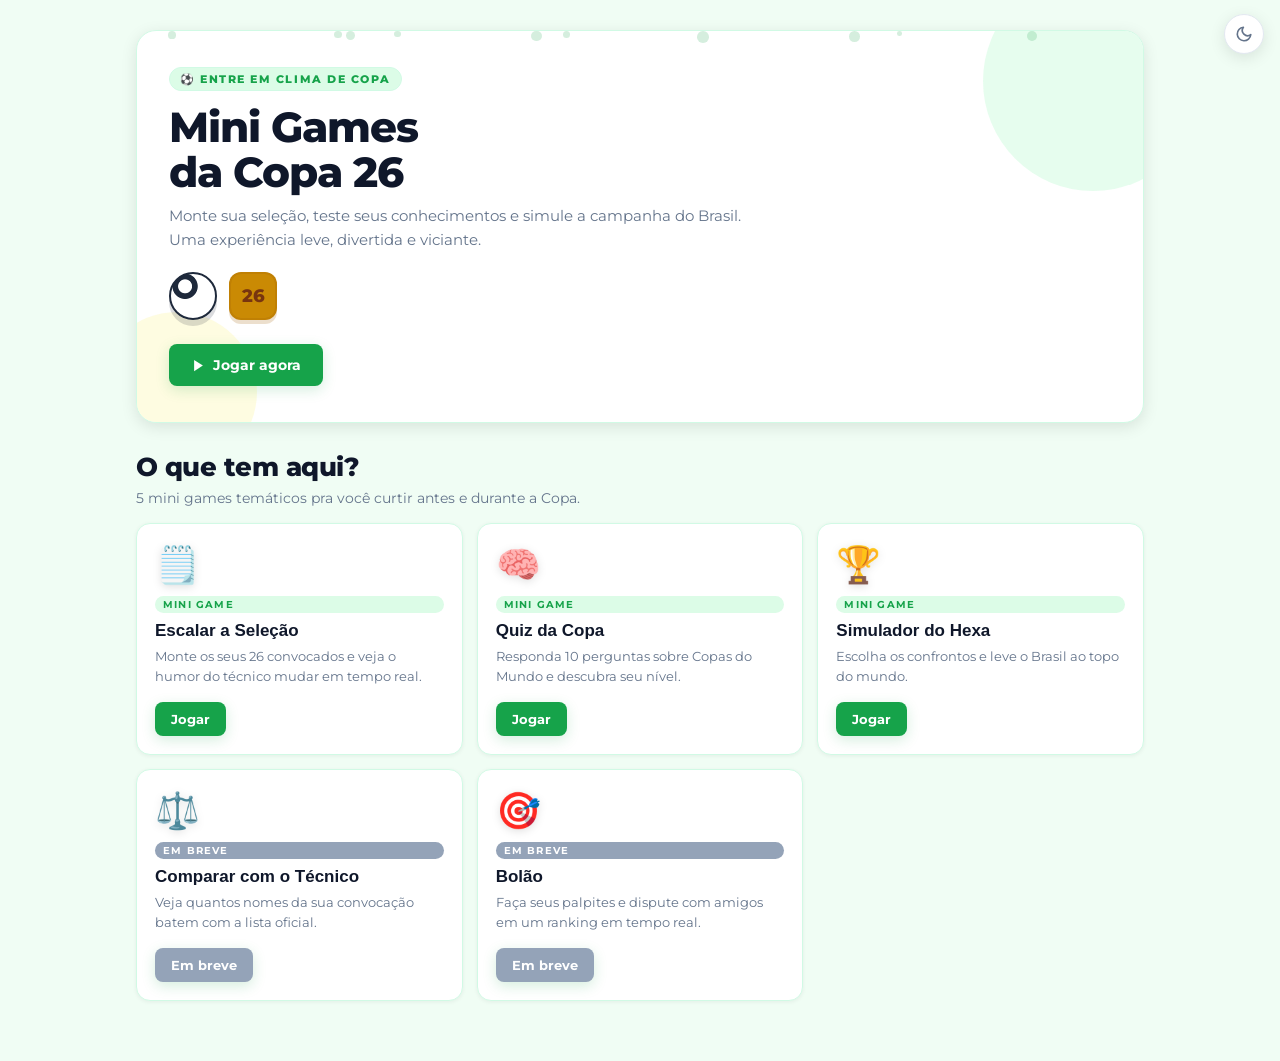
==== commit 096fe35b: "refactor: migrate simulator to full tournament bracket structure and implement modular state managem" ====
--- a/index.html
+++ b/index.html
@@ -1,15 +1,17 @@
 <!DOCTYPE html>
 <html lang="pt-BR">
+
 <head>
-  <meta charset="UTF-8"/>
-  <meta name="viewport" content="width=device-width, initial-scale=1.0"/>
-  <title>Mini Games da Copa 26</title>
-  <meta name="description" content="Monte sua convocação, faça o quiz e simule a campanha do Brasil na Copa 2026."/>
+  <meta charset="UTF-8" />
+  <meta name="viewport" content="width=device-width, initial-scale=1.0" />
+  <title>Games da Copa</title>
+  <meta name="description" content="Monte sua convocação, faça o quiz e simule a campanha do Brasil na Copa 2026." />
   <link rel="preconnect" href="https://fonts.googleapis.com">
   <link rel="preconnect" href="https://fonts.gstatic.com" crossorigin>
-  <link rel="stylesheet" href="home.css"/>
+  <link rel="stylesheet" href="home.css" />
   <script src="theme.js"></script>
 </head>
+
 <body>
 
   <!-- Theme Toggle -->
@@ -34,9 +36,10 @@
       <!-- Floating particles -->
       <div class="particles" id="particles"></div>
 
-      <div class="kicker">⚽ Copa do Mundo 2026</div>
+      <div class="kicker">⚽ Entre em clima de copa</div>
       <h1>Mini Games<br>da Copa 26</h1>
-      <p>Monte sua seleção, teste seus conhecimentos e simule a campanha do Brasil. Uma experiência leve, divertida e viciante.</p>
+      <p>Monte sua seleção, teste seus conhecimentos e simule a campanha do Brasil. Uma experiência leve, divertida e
+        viciante.</p>
 
       <div class="cartoon-row" aria-hidden="true">
         <div class="cartoon-ball" id="eggBall" title="..."></div>
@@ -45,7 +48,9 @@
 
       <div class="hero-actions">
         <button class="btn btn-primary" id="btnJogarAgora" onclick="startNow()">
-          <svg width="15" height="15" viewBox="0 0 24 24" fill="currentColor"><polygon points="5 3 19 12 5 21 5 3"/></svg>
+          <svg width="15" height="15" viewBox="0 0 24 24" fill="currentColor">
+            <polygon points="5 3 19 12 5 21 5 3" />
+          </svg>
           Jogar agora
         </button>
       </div>
@@ -69,32 +74,32 @@
           <span class="game-icon">🧠</span>
           <div class="game-badge">Mini game</div>
           <h3>Quiz da Copa</h3>
-          <p>Responda 5 perguntas sobre futebol brasileiro e descubra seu nível.</p>
+          <p>Responda 10 perguntas sobre Copas do Mundo e descubra seu nível.</p>
           <button class="btn btn-primary" tabindex="-1">Jogar</button>
         </article>
 
         <article class="game-card" onclick="openGame('simulador')" tabindex="0" id="card-simulador">
           <span class="game-icon">🏆</span>
           <div class="game-badge">Mini game</div>
-          <h3>Simulador do Brasil</h3>
-          <p>Escolha os resultados contra Argentina, França e Alemanha. Chegamos na final?</p>
+          <h3>Simulador do Hexa</h3>
+          <p>Escolha os confrontos e leve o Brasil ao topo do mundo.</p>
           <button class="btn btn-primary" tabindex="-1">Jogar</button>
         </article>
 
-        <article class="game-card" onclick="openGame('comparacao')" tabindex="0" id="card-comparacao">
+        <article class="game-card" style="opacity: 0.6; pointer-events: none;" id="card-comparacao">
           <span class="game-icon">⚖️</span>
-          <div class="game-badge">Mini game</div>
+          <div class="game-badge" style="background: var(--text-faint); color: #fff;">Em breve</div>
           <h3>Comparar com o Técnico</h3>
           <p>Veja quantos nomes da sua convocação batem com a lista oficial.</p>
-          <button class="btn btn-primary" tabindex="-1">Jogar</button>
+          <button class="btn btn-primary" disabled style="background: var(--text-faint);">Em breve</button>
         </article>
 
-        <article class="game-card" onclick="openGame('bolao')" tabindex="0" id="card-bolao">
+        <article class="game-card" style="opacity: 0.6; pointer-events: none;" id="card-bolao">
           <span class="game-icon">🎯</span>
-          <div class="game-badge">Em breve</div>
+          <div class="game-badge" style="background: var(--text-faint); color: #fff;">Em breve</div>
           <h3>Bolão</h3>
           <p>Faça seus palpites e dispute com amigos em um ranking em tempo real.</p>
-          <button class="btn btn-ghost" tabindex="-1">Em breve</button>
+          <button class="btn btn-primary" disabled style="background: var(--text-faint);">Em breve</button>
         </article>
 
       </div>
@@ -108,7 +113,7 @@
     const eggBall = document.getElementById('eggBall');
     const eggOverlay = document.getElementById('eggOverlay');
 
-    eggBall.addEventListener('click', function() {
+    eggBall.addEventListener('click', function () {
       eggClicks++;
       // Tiny shake feedback
       eggBall.style.transform = 'scale(0.88) rotate(-8deg)';
@@ -133,17 +138,17 @@
     function spawnEggConfetti() {
       const container = document.getElementById('eggConfetti');
       container.innerHTML = '';
-      const colors = ['#22c55e','#facc15','#f97316','#ec4899','#60a5fa','#a78bfa'];
+      const colors = ['#22c55e', '#facc15', '#f97316', '#ec4899', '#60a5fa', '#a78bfa'];
       for (let i = 0; i < 24; i++) {
         const dot = document.createElement('div');
         dot.className = 'egg-dot';
         dot.style.cssText = `
-          left:${Math.random()*100}%;
-          top:${Math.random()*40}%;
-          background:${colors[Math.floor(Math.random()*colors.length)]};
-          animation-delay:${(Math.random()*0.4).toFixed(2)}s;
-          animation-duration:${(0.8+Math.random()*0.6).toFixed(2)}s;
-          width:${6+Math.random()*6}px;height:${6+Math.random()*6}px;
+          left:${Math.random() * 100}%;
+          top:${Math.random() * 40}%;
+          background:${colors[Math.floor(Math.random() * colors.length)]};
+          animation-delay:${(Math.random() * 0.4).toFixed(2)}s;
+          animation-duration:${(0.8 + Math.random() * 0.6).toFixed(2)}s;
+          width:${6 + Math.random() * 6}px;height:${6 + Math.random() * 6}px;
         `;
         container.appendChild(dot);
       }
@@ -158,10 +163,10 @@
         p.className = 'particle';
         const size = 4 + Math.random() * 8;
         p.style.cssText = `
-          left:${Math.random()*100}%;
+          left:${Math.random() * 100}%;
           width:${size}px; height:${size}px;
-          animation-duration:${6+Math.random()*8}s;
-          animation-delay:${(Math.random()*8).toFixed(1)}s;
+          animation-duration:${6 + Math.random() * 8}s;
+          animation-delay:${(Math.random() * 8).toFixed(1)}s;
         `;
         container.appendChild(p);
       }
@@ -175,4 +180,5 @@
     });
   </script>
 </body>
+
 </html>
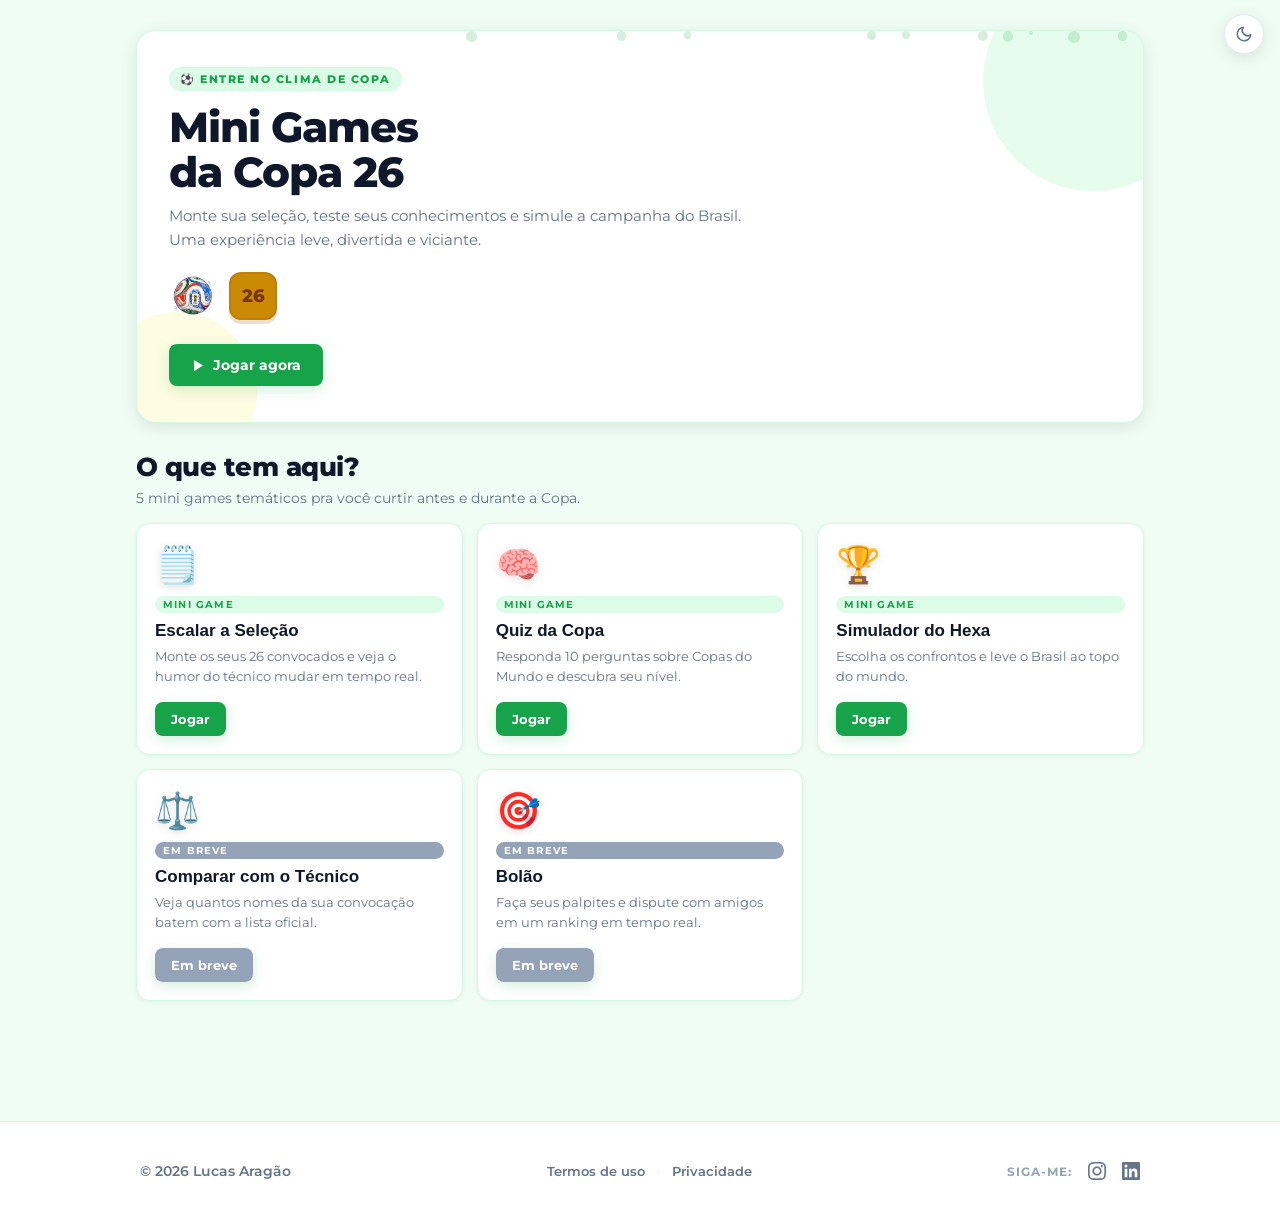
==== commit fb4601ef: "feat: add global footer with social links and update home page ball to image asset" ====
--- a/index.html
+++ b/index.html
@@ -10,6 +10,18 @@
   <link rel="preconnect" href="https://fonts.gstatic.com" crossorigin>
   <link rel="stylesheet" href="home.css" />
   <script src="theme.js"></script>
+  <style>
+    /* Reset styles for the image-based ball */
+    #eggBall {
+      background: none !important;
+      border: none !important;
+      box-shadow: none !important; /* PNG usually has its own shadow or we don't want the CSS one */
+      object-fit: contain;
+    }
+    #eggBall:hover {
+      transform: scale(1.1) rotate(15deg);
+    }
+  </style>
 </head>
 
 <body>
@@ -36,13 +48,13 @@
       <!-- Floating particles -->
       <div class="particles" id="particles"></div>
 
-      <div class="kicker">⚽ Entre em clima de copa</div>
+      <div class="kicker">⚽ Entre no clima de copa</div>
       <h1>Mini Games<br>da Copa 26</h1>
       <p>Monte sua seleção, teste seus conhecimentos e simule a campanha do Brasil. Uma experiência leve, divertida e
         viciante.</p>
 
       <div class="cartoon-row" aria-hidden="true">
-        <div class="cartoon-ball" id="eggBall" title="..."></div>
+        <img src="img/bola.png" class="cartoon-ball" id="eggBall" title="..." alt="Bola de Futebol">
         <div class="cartoon-card">26</div>
       </div>
 
@@ -179,6 +191,33 @@
       });
     });
   </script>
+  <footer class="app-footer">
+    <div class="footer-content">
+      <div class="footer-copyright">© 2026 Lucas Aragão</div>
+      <div class="footer-links">
+        <a href="termos.html" class="footer-link">Termos de uso</a>
+        <span class="footer-separator">•</span>
+        <a href="privacidade.html" class="footer-link">Privacidade</a>
+      </div>
+      <div class="footer-social">
+        <span>Siga-me:</span>
+        <a href="https://www.instagram.com/lucaasaragao1/" target="_blank" rel="noopener noreferrer" class="social-link">
+          <svg width="18" height="18" viewBox="0 0 24 24" fill="currentColor">
+            <path
+              d="M12 2.163c3.204 0 3.584.012 4.85.07 3.252.148 4.771 1.691 4.919 4.919.058 1.265.069 1.645.069 4.849 0 3.205-.012 3.584-.069 4.849-.149 3.225-1.664 4.771-4.919 4.919-1.266.058-1.644.07-4.85.07-3.204 0-3.584-.012-4.849-.07-3.26-.149-4.771-1.699-4.919-4.92-.058-1.265-.07-1.644-.07-4.849 0-3.204.013-3.583.07-4.849.149-3.227 1.664-4.771 4.919-4.919 1.266-.057 1.645-.069 4.849-.069zm0-2.163c-3.259 0-3.667.014-4.947.072-4.358.2-6.78 2.618-6.98 6.98-.059 1.281-.073 1.689-.073 4.948 0 3.259.014 3.668.072 4.948.2 4.358 2.618 6.78 6.98 6.98 1.281.058 1.689.072 4.948.072 3.259 0 3.668-.014 4.948-.072 4.354-.2 6.782-2.618 6.979-6.98.059-1.28.073-1.689.073-4.948 0-3.259-.014-3.667-.072-4.947-.196-4.354-2.617-6.78-6.979-6.98-1.281-.059-1.69-.073-4.949-.073zm0 5.838c-3.403 0-6.162 2.759-6.162 6.162s2.759 6.163 6.162 6.163 6.162-2.759 6.162-6.163c0-3.403-2.759-6.162-6.162-6.162zm0 10.162c-2.209 0-4-1.79-4-4 0-2.209 1.791-4 4-4s4 1.791 4 4c0 2.21-1.791 4-4 4zm6.406-11.845c-.796 0-1.441.645-1.441 1.44s.645 1.44 1.441 1.44c.795 0 1.439-.645 1.439-1.44s-.644-1.44-1.439-1.44z" />
+          </svg>
+        </a>
+        <a href="https://www.linkedin.com/in/lucas-aragao-magno/" target="_blank" rel="noopener noreferrer"
+          class="social-link">
+          <svg width="18" height="18" viewBox="0 0 24 24" fill="currentColor">
+            <path
+              d="M20.447 20.452h-3.554v-5.569c0-1.328-.027-3.037-1.852-3.037-1.853 0-2.136 1.445-2.136 2.939v5.667H9.351V9h3.414v1.561h.046c.477-.9 1.637-1.85 3.37-1.85 3.601 0 4.267 2.37 4.267 5.455v6.286zM5.337 7.433c-1.144 0-2.063-.926-2.063-2.065 0-1.138.92-2.063 2.063-2.063 1.14 0 2.064.925 2.064 2.063 0 1.139-.925 2.065-2.064 2.065zm1.782 13.019H3.555V9h3.564v11.452zM22.225 0H1.771C.792 0 0 .774 0 1.729v20.542C0 23.227.792 24 1.771 24h20.451C23.2 24 24 23.227 24 22.271V1.729C24 .774 23.2 0 22.222 0h.003z" />
+          </svg>
+        </a>
+      </div>
+    </div>
+  </footer>
+
 </body>
 
 </html>
--- a/home.css
+++ b/home.css
@@ -523,4 +523,91 @@
   .hero { padding: 24px 20px; }
   .hero h1 { font-size: 28px; }
   .home { padding: 20px 12px 50px; }
+}
+
+/* ─── Footer ─────────────────────────────────────────────────────────────── */
+.app-footer {
+  margin-top: 60px;
+  padding: 40px 0;
+  border-top: 1px solid var(--border);
+  background: var(--card);
+  transition: background var(--transition), border-color var(--transition);
+}
+
+.footer-content {
+  max-width: 1040px;
+  margin: 0 auto;
+  padding: 0 20px;
+  display: flex;
+  justify-content: space-between;
+  align-items: center;
+  flex-wrap: wrap;
+  gap: 24px;
+}
+
+.footer-copyright {
+  font-size: 14px;
+  font-weight: 600;
+  color: var(--text-muted);
+}
+
+.footer-links {
+  display: flex;
+  align-items: center;
+  gap: 12px;
+}
+
+.footer-link {
+  font-size: 13px;
+  font-weight: 600;
+  color: var(--text-muted);
+  text-decoration: none;
+  transition: color var(--transition);
+}
+
+.footer-link:hover {
+  color: var(--primary);
+}
+
+.footer-separator {
+  color: var(--border);
+  font-size: 10px;
+}
+
+.footer-social {
+  display: flex;
+  align-items: center;
+  gap: 16px;
+}
+
+.footer-social span {
+  font-size: 12px;
+  font-weight: 700;
+  color: var(--text-faint);
+  text-transform: uppercase;
+  letter-spacing: 1px;
+}
+
+.social-link {
+  color: var(--text-muted);
+  transition: all var(--transition);
+  display: flex;
+  align-items: center;
+  justify-content: center;
+}
+
+.social-link:hover {
+  color: var(--primary);
+  transform: translateY(-3px);
+}
+
+@media (max-width: 768px) {
+  .footer-content {
+    flex-direction: column;
+    text-align: center;
+    gap: 20px;
+  }
+  .footer-links {
+    justify-content: center;
+  }
 }
